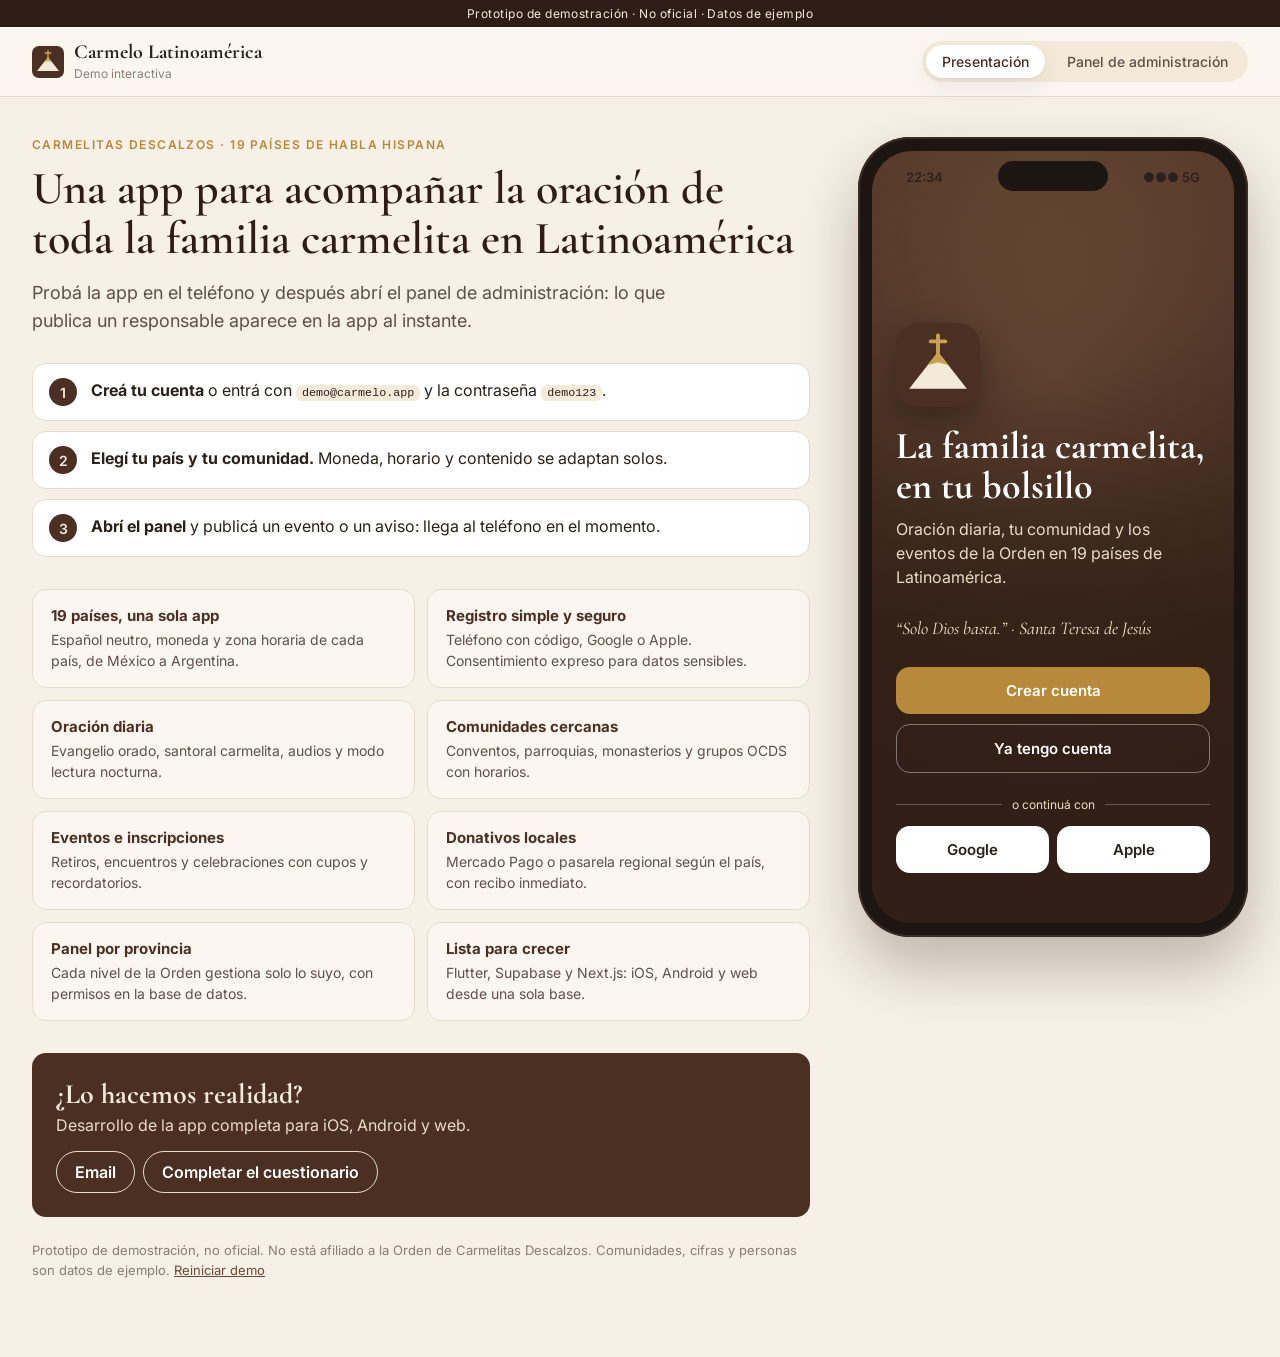
==== index.html @ 74584fdf "Demo interactiva de la app Carmelo Latinoamérica y cuestionario para el cliente Co-Authored-By: Clau" ====
<!doctype html>
<html lang="es">
<head>
  <meta charset="utf-8">
  <meta name="viewport" content="width=device-width, initial-scale=1, viewport-fit=cut">
  <title>Carmelo Latinoamérica · Demo</title>
  <meta name="description" content="Prototipo interactivo de una app para la familia carmelita en Latinoamérica: registro, oración diaria, comunidades, eventos, donativos y panel de administración.">
  <meta name="theme-color" content="#4a2f22">
  <link rel="icon" href="assets/icon.svg" type="image/svg+xml">
  <link rel="preconnect" href="https://fonts.googleapis.com">
  <link rel="preconnect" href="https://fonts.gstatic.com" crossorigin>
  <link href="https://fonts.googleapis.com/css2?family=Cormorant+Garamond:wght@500;600;700&family=Inter:wght@400;500;600;700&display=swap" rel="stylesheet">
  <link rel="stylesheet" href="styles.css">
</head>
<body>
  <div class="ribbon" role="note">Prototipo de demostración · No oficial · Datos de ejemplo</div>

  <header class="topbar">
    <div class="brand">
      <img src="assets/icon.svg" alt="" width="32" height="32">
      <div>
        <strong>Carmelo Latinoamérica</strong>
        <span>Demo interactiva</span>
      </div>
    </div>
    <nav class="views" aria-label="Vistas de la demo">
      <button class="view-btn active" data-view="pitch">Presentación</button>
      <button class="view-btn" data-view="admin">Panel<span class="long"> de administración</span></button>
      <button class="view-btn only-mobile" data-view="app">Ver app</button>
    </nav>
  </header>

  <main class="stage">
    <!-- Presentación -->
    <section class="side" id="side-pitch" aria-label="Presentación">
      <p class="eyebrow">Carmelitas Descalzos · 19 países de habla hispana</p>
      <h1>Una app para acompañar la oración de toda la familia carmelita en Latinoamérica</h1>
      <p class="lead">Probá la app en el teléfono y después abrí el panel de administración: lo que publica un responsable aparece en la app al instante.</p>

      <ol class="try">
        <li><span>1</span><div><strong>Creá tu cuenta</strong> o entrá con <code>demo@carmelo.app</code> y la contraseña <code>demo123</code>.</div></li>
        <li><span>2</span><div><strong>Elegí tu país y tu comunidad.</strong> Moneda, horario y contenido se adaptan solos.</div></li>
        <li><span>3</span><div><strong>Abrí el panel</strong> y publicá un evento o un aviso: llega al teléfono en el momento.</div></li>
      </ol>

      <div class="features">
        <article><h3>19 países, una sola app</h3><p>Español neutro, moneda y zona horaria de cada país, de México a Argentina.</p></article>
        <article><h3>Registro simple y seguro</h3><p>Teléfono con código, Google o Apple. Consentimiento expreso para datos sensibles.</p></article>
        <article><h3>Oración diaria</h3><p>Evangelio orado, santoral carmelita, audios y modo lectura nocturna.</p></article>
        <article><h3>Comunidades cercanas</h3><p>Conventos, parroquias, monasterios y grupos OCDS con horarios.</p></article>
        <article><h3>Eventos e inscripciones</h3><p>Retiros, encuentros y celebraciones con cupos y recordatorios.</p></article>
        <article><h3>Donativos locales</h3><p>Mercado Pago o pasarela regional según el país, con recibo inmediato.</p></article>
        <article><h3>Panel por provincia</h3><p>Cada nivel de la Orden gestiona solo lo suyo, con permisos en la base de datos.</p></article>
        <article><h3>Lista para crecer</h3><p>Flutter, Supabase y Next.js: iOS, Android y web desde una sola base.</p></article>
      </div>

      <div class="cta" id="cta" hidden>
        <div>
          <h2>¿Lo hacemos realidad?</h2>
          <p id="cta-name"></p>
        </div>
        <div class="cta-actions" id="cta-actions"></div>
      </div>

      <p class="fineprint">Prototipo de demostración, no oficial. No está afiliado a la Orden de Carmelitas Descalzos. Comunidades, cifras y personas son datos de ejemplo. <button class="link" data-action="reset-demo">Reiniciar demo</button></p>
    </section>

    <!-- Panel de administración -->
    <section class="side" id="side-admin" aria-label="Panel de administración" hidden></section>

    <!-- Teléfono -->
    <div class="phone-wrap" id="phone-wrap">
      <div class="phone">
        <div class="phone-notch" aria-hidden="true"></div>
        <div class="screen" id="screen" aria-live="polite"></div>
        <div class="push" id="push" role="status" hidden></div>
        <div class="toast" id="toast" role="status" hidden></div>
      </div>
    </div>
  </main>

  <script src="config.js"></script>
  <script src="data.js"></script>
  <script src="app.js"></script>
</body>
</html>
---- styles.css ----
:root {
  --brown-900: #2e1d15;
  --brown-800: #4a2f22;
  --brown-600: #6e4a36;
  --brown-400: #a07d66;
  --cream-50: #fbf7f0;
  --cream-100: #f4ead9;
  --cream-200: #e9dcc5;
  --gold: #b8893b;
  --gold-soft: #f3e6c8;
  --ink: #2a211c;
  --ink-2: #5d5049;
  --ink-3: #8a7d75;
  --line: #e6dccd;
  --surface: #ffffff;
  --page: #f6f0e6;
  --good: #2f7a4b;
  --good-soft: #e3f1e7;
  --warn: #9a6a12;
  --warn-soft: #f8edd3;
  --bad: #a3392f;
  --radius: 14px;
  --shadow: 0 1px 2px rgba(46, 29, 21, .06), 0 8px 24px rgba(46, 29, 21, .08);
  --serif: 'Cormorant Garamond', Georgia, serif;
  --sans: 'Inter', system-ui, -apple-system, 'Segoe UI', sans-serif;
}

* { box-sizing: border-box; }
html, body { margin: 0; }
body {
  font-family: var(--sans);
  color: var(--ink);
  background: var(--page);
  -webkit-font-smoothing: antialiased;
}
button, input, select, textarea { font: inherit; color: inherit; }
button { cursor: pointer; }
code { background: var(--cream-100); padding: 1px 6px; border-radius: 6px; font-size: .9em; }
[hidden] { display: none !important; }

/* ---------- Página ---------- */
.ribbon {
  background: var(--brown-900);
  color: var(--cream-100);
  text-align: center;
  font-size: 12px;
  letter-spacing: .04em;
  padding: 6px 16px;
}
.topbar {
  display: flex; align-items: center; justify-content: space-between; gap: 16px;
  padding: 14px 32px;
  background: var(--cream-50);
  border-bottom: 1px solid var(--line);
  position: sticky; top: 0; z-index: 20;
}
.brand { display: flex; align-items: center; gap: 10px; }
.brand strong { display: block; font-family: var(--serif); font-size: 20px; line-height: 1; }
.brand span { font-size: 12px; color: var(--ink-3); }
.views { display: flex; gap: 6px; background: var(--cream-100); padding: 4px; border-radius: 999px; }
.view-btn {
  border: 0; background: transparent; padding: 8px 16px; border-radius: 999px;
  font-size: 14px; font-weight: 500; color: var(--ink-2);
}
.view-btn.active { background: var(--surface); color: var(--brown-800); box-shadow: var(--shadow); }
.only-mobile { display: none; }

.stage {
  max-width: 1280px; margin: 0 auto; padding: 40px 32px 64px;
  display: grid; grid-template-columns: minmax(0, 1fr) 390px; gap: 48px; align-items: start;
}
.side { min-width: 0; }
.eyebrow { text-transform: uppercase; letter-spacing: .12em; font-size: 12px; color: var(--gold); font-weight: 600; margin: 0 0 12px; }
h1 { font-family: var(--serif); font-weight: 600; font-size: 46px; line-height: 1.08; margin: 0 0 16px; color: var(--brown-900); }
.lead { font-size: 18px; line-height: 1.55; color: var(--ink-2); margin: 0 0 28px; max-width: 640px; }

.try { list-style: none; padding: 0; margin: 0 0 32px; display: grid; gap: 10px; }
.try li { display: flex; gap: 14px; align-items: flex-start; background: var(--surface); border: 1px solid var(--line); border-radius: var(--radius); padding: 14px 16px; line-height: 1.5; }
.try li > span {
  flex: none; width: 28px; height: 28px; border-radius: 50%; display: grid; place-items: center;
  background: var(--brown-800); color: var(--cream-100); font-weight: 600; font-size: 14px;
}

.features { display: grid; grid-template-columns: repeat(2, minmax(0, 1fr)); gap: 12px; margin-bottom: 32px; }
.features article { background: var(--cream-50); border: 1px solid var(--line); border-radius: var(--radius); padding: 16px 18px; }
.features h3 { margin: 0 0 4px; font-size: 15px; color: var(--brown-800); }
.features p { margin: 0; font-size: 14px; line-height: 1.5; color: var(--ink-2); }

.cta {
  display: flex; align-items: center; justify-content: space-between; gap: 16px; flex-wrap: wrap;
  background: var(--brown-800); color: var(--cream-100); border-radius: var(--radius); padding: 24px; margin-bottom: 24px;
}
.cta h2 { font-family: var(--serif); font-size: 28px; margin: 0 0 4px; }
.cta p { margin: 0; color: var(--cream-200); }
.cta-actions { display: flex; gap: 8px; flex-wrap: wrap; }
.cta-actions a { background: var(--gold); color: #fff; text-decoration: none; padding: 10px 18px; border-radius: 999px; font-weight: 600; }
.cta-actions a.ghost { background: transparent; border: 1px solid var(--cream-200); }

.fineprint { font-size: 13px; color: var(--ink-3); line-height: 1.5; }
.link { background: none; border: 0; padding: 0; color: var(--brown-600); text-decoration: underline; font-size: inherit; }

/* ---------- Teléfono ---------- */
.phone-wrap { position: sticky; top: 96px; }
.phone {
  position: relative; width: 390px; height: 800px; border-radius: 52px; padding: 14px;
  background: #1c1512; box-shadow: 0 30px 60px rgba(46, 29, 21, .28), inset 0 0 0 2px #3a2c25;
}
.phone-notch { position: absolute; top: 24px; left: 50%; transform: translateX(-50%); width: 110px; height: 30px; background: #1c1512; border-radius: 20px; z-index: 5; }
.screen {
  position: relative; width: 100%; height: 100%; border-radius: 40px; overflow: hidden;
  background: var(--cream-50); display: flex; flex-direction: column;
}

/* Notificación push y toast dentro del teléfono */
.push {
  position: absolute; top: 60px; left: 26px; right: 26px; z-index: 30;
  background: rgba(255, 255, 255, .97); border-radius: 18px; padding: 12px 14px; box-shadow: 0 10px 30px rgba(0, 0, 0, .18);
  display: flex; gap: 10px; animation: drop .35s ease-out;
}
.push img { width: 36px; height: 36px; border-radius: 9px; flex: none; }
.push strong { display: block; font-size: 14px; }
.push p { margin: 2px 0 0; font-size: 13px; color: var(--ink-2); line-height: 1.35; }
.push small { color: var(--ink-3); font-size: 11px; }
.toast {
  position: absolute; bottom: 104px; left: 50%; transform: translateX(-50%); z-index: 30;
  background: var(--brown-900); color: var(--cream-100); padding: 10px 16px; border-radius: 12px;
  font-size: 13px; width: max-content; max-width: 300px; text-align: center; animation: fade .25s ease-out;
}
@keyframes drop { from { transform: translateY(-20px); opacity: 0; } to { transform: none; opacity: 1; } }
@keyframes fade { from { opacity: 0; } to { opacity: 1; } }

/* ---------- App ---------- */
.app-scroll { flex: 1; overflow-y: auto; padding: 56px 20px 24px; }
.app-scroll.with-tabs { padding-bottom: 96px; }
.statusbar { position: absolute; top: 18px; left: 34px; right: 34px; display: flex; justify-content: space-between; font-size: 13px; font-weight: 600; z-index: 4; color: var(--ink); }

.welcome { height: 100%; display: flex; flex-direction: column; justify-content: flex-end; padding: 0 24px 40px; color: var(--cream-100);
  background: linear-gradient(180deg, rgba(46, 29, 21, .1) 0%, rgba(46, 29, 21, .88) 60%), radial-gradient(circle at 50% 30%, #8a6249 0%, #4a2f22 70%);
}
.welcome .mark { width: 84px; height: 84px; margin-bottom: 20px; border-radius: 22px; box-shadow: 0 10px 30px rgba(0, 0, 0, .3); }
.welcome h2 { font-family: var(--serif); font-size: 38px; line-height: 1.05; margin: 0 0 10px; color: #fff; }
.welcome p { margin: 0 0 28px; color: var(--cream-200); line-height: 1.5; }
.welcome .quote-mini { font-family: var(--serif); font-style: italic; font-size: 18px; color: var(--gold-soft); margin-bottom: 28px; }

.btn {
  display: flex; align-items: center; justify-content: center; gap: 8px; width: 100%;
  border: 0; border-radius: 14px; padding: 14px 16px; font-weight: 600; font-size: 15px; margin-bottom: 10px;
}
.btn-primary { background: var(--brown-800); color: #fff; }
.btn-gold { background: var(--gold); color: #fff; }
.btn-light { background: #fff; color: var(--ink); }
.btn-outline { background: transparent; border: 1px solid var(--line); color: var(--ink); }
.welcome .btn-outline { border-color: rgba(255, 255, 255, .4); color: #fff; }
.btn-small { width: auto; padding: 8px 14px; font-size: 13px; border-radius: 10px; margin: 0; }
.btn:disabled { opacity: .55; cursor: default; }
.divider { display: flex; align-items: center; gap: 10px; color: var(--ink-3); font-size: 12px; margin: 14px 0; }
.divider::before, .divider::after { content: ''; flex: 1; height: 1px; background: var(--line); }
.welcome .divider { color: var(--cream-200); }
.welcome .divider::before, .welcome .divider::after { background: rgba(255, 255, 255, .25); }

.back { background: none; border: 0; padding: 0; margin-bottom: 16px; color: var(--brown-600); font-weight: 500; font-size: 14px; }
.screen-title { font-family: var(--serif); font-size: 32px; line-height: 1.1; margin: 0 0 6px; color: var(--brown-900); }
.screen-sub { margin: 0 0 22px; color: var(--ink-2); font-size: 14px; line-height: 1.5; }

.field { margin-bottom: 14px; }
.field label { display: block; font-size: 13px; font-weight: 600; margin-bottom: 6px; color: var(--ink-2); }
.input, select.input {
  width: 100%; padding: 12px 14px; border-radius: 12px; border: 1px solid var(--line); background: #fff; font-size: 15px;
}
.input:focus { outline: 2px solid var(--gold); outline-offset: 1px; border-color: transparent; }
.phone-input { display: flex; gap: 8px; }
.phone-input .dial { flex: none; padding: 12px; border-radius: 12px; border: 1px solid var(--line); background: var(--cream-100); font-size: 15px; }
.error { color: var(--bad); font-size: 12px; margin-top: 4px; }
.check { display: flex; gap: 10px; align-items: flex-start; font-size: 13px; line-height: 1.45; color: var(--ink-2); margin: 6px 0 18px; }
.check input { margin-top: 3px; accent-color: var(--brown-800); width: 16px; height: 16px; flex: none; }
.hint { background: var(--gold-soft); border-radius: 12px; padding: 10px 12px; font-size: 13px; line-height: 1.45; margin-bottom: 16px; color: var(--ink); }

.otp { letter-spacing: 14px; text-align: center; font-size: 26px; font-weight: 600; }

/* Tarjetas */
.card { background: var(--surface); border: 1px solid var(--line); border-radius: 18px; padding: 16px; margin-bottom: 12px; }
.card h3 { margin: 0 0 6px; font-size: 16px; }
.card p { margin: 0; font-size: 14px; line-height: 1.5; color: var(--ink-2); }
.card-label { font-size: 11px; text-transform: uppercase; letter-spacing: .1em; color: var(--gold); font-weight: 700; margin-bottom: 6px; }
.card-hero { background: var(--brown-800); color: var(--cream-100); border: 0; }
.card-hero h3 { font-family: var(--serif); font-size: 24px; color: #fff; }
.card-hero p { color: var(--cream-200); }
.card-hero .card-label { color: var(--gold-soft); }
.card-quote p { font-family: var(--serif); font-size: 19px; font-style: italic; color: var(--ink); line-height: 1.4; }
.card-quote small { display: block; margin-top: 8px; color: var(--ink-3); font-size: 12px; }
.card-row { display: flex; align-items: center; justify-content: space-between; gap: 10px; margin-top: 12px; }

.hello { font-family: var(--serif); font-size: 30px; margin: 0; color: var(--brown-900); }
.hello-sub { color: var(--ink-3); font-size: 13px; margin: 2px 0 18px; }
.hello-sub::first-letter { text-transform: uppercase; }

.chips { display: flex; gap: 6px; overflow-x: auto; padding-bottom: 4px; margin-bottom: 14px; scrollbar-width: none; }
.chip { flex: none; border: 1px solid var(--line); background: #fff; border-radius: 999px; padding: 6px 12px; font-size: 13px; }
.chip.active { background: var(--brown-800); border-color: var(--brown-800); color: #fff; }
.tag { display: inline-block; font-size: 11px; font-weight: 600; padding: 3px 8px; border-radius: 999px; background: var(--cream-100); color: var(--brown-600); }
.tag.good { background: var(--good-soft); color: var(--good); }
.tag.warn { background: var(--warn-soft); color: var(--warn); }
.meta { font-size: 12px; color: var(--ink-3); margin-top: 6px; }

.list-item { display: flex; gap: 12px; align-items: center; padding: 12px; border-radius: 14px; background: #fff; border: 1px solid var(--line); margin-bottom: 8px; width: 100%; text-align: left; }
.list-item.selected { border-color: var(--brown-800); box-shadow: 0 0 0 1px var(--brown-800); }
.list-item .ico { flex: none; width: 40px; height: 40px; border-radius: 12px; background: var(--cream-100); display: grid; place-items: center; font-size: 18px; }
.list-item .grow { flex: 1; min-width: 0; }
.list-item strong { display: block; font-size: 14px; }
.list-item span { font-size: 12px; color: var(--ink-3); }
.play { flex: none; width: 38px; height: 38px; border-radius: 50%; border: 0; background: var(--brown-800); color: #fff; font-size: 14px; }

.date-badge { flex: none; width: 52px; text-align: center; border-radius: 12px; background: var(--cream-100); padding: 6px 0; }
.date-badge b { display: block; font-size: 20px; color: var(--brown-800); line-height: 1.1; }
.date-badge small { font-size: 11px; text-transform: uppercase; color: var(--ink-3); }

/* Barra de pestañas */
.tabs {
  position: absolute; left: 0; right: 0; bottom: 0; z-index: 10;
  display: grid; grid-template-columns: repeat(5, 1fr);
  background: rgba(251, 247, 240, .96); border-top: 1px solid var(--line); padding: 8px 8px 26px;
}
.tab { border: 0; background: none; display: flex; flex-direction: column; align-items: center; gap: 3px; font-size: 11px; color: var(--ink-3); padding: 4px 0; }
.tab svg { width: 22px; height: 22px; }
.tab.active { color: var(--brown-800); font-weight: 600; }

/* Reproductor */
.player {
  position: absolute; left: 12px; right: 12px; bottom: 92px; z-index: 11;
  background: var(--brown-900); color: var(--cream-100); border-radius: 16px; padding: 10px 12px;
  display: flex; align-items: center; gap: 10px;
}
.player .grow { flex: 1; min-width: 0; }
.player strong { font-size: 13px; display: block; white-space: nowrap; overflow: hidden; text-overflow: ellipsis; }
.progress { height: 4px; background: rgba(255, 255, 255, .2); border-radius: 4px; margin-top: 6px; overflow: hidden; }
.progress i { display: block; height: 100%; background: var(--gold); width: 0; transition: width .5s linear; }
.player button { border: 0; background: var(--gold); color: #fff; width: 34px; height: 34px; border-radius: 50%; }

/* Lectura */
.reading-text { font-family: var(--serif); font-size: calc(21px * var(--fs, 1)); line-height: 1.5; color: var(--ink); }
.reading-prayer { font-size: calc(15px * var(--fs, 1)); line-height: 1.6; color: var(--ink-2); border-left: 3px solid var(--gold); padding-left: 12px; margin-top: 18px; }
.fs-controls { display: flex; gap: 6px; }
.fs-controls button { border: 1px solid var(--line); background: #fff; border-radius: 10px; width: 38px; height: 34px; font-weight: 600; }

/* Donativos */
.amounts { display: grid; grid-template-columns: repeat(2, 1fr); gap: 8px; margin-bottom: 14px; }
.amount { border: 1px solid var(--line); background: #fff; border-radius: 14px; padding: 14px 8px; font-weight: 600; font-size: 16px; }
.amount.active { border-color: var(--brown-800); background: var(--brown-800); color: #fff; }
.secure { display: flex; align-items: center; gap: 8px; font-size: 12px; color: var(--ink-3); justify-content: center; margin-top: 4px; }
.receipt { text-align: center; padding-top: 40px; }
.receipt .ok { width: 72px; height: 72px; border-radius: 50%; background: var(--good-soft); color: var(--good); display: grid; place-items: center; font-size: 34px; margin: 0 auto 16px; }
.receipt dl { text-align: left; background: #fff; border: 1px solid var(--line); border-radius: 16px; padding: 4px 16px; margin: 20px 0; }
.receipt dl div { display: flex; justify-content: space-between; padding: 10px 0; border-bottom: 1px solid var(--line); font-size: 14px; }
.receipt dl div:last-child { border-bottom: 0; }
.receipt dt { color: var(--ink-3); }
.receipt dd { margin: 0; font-weight: 600; }
.spinner { width: 42px; height: 42px; border-radius: 50%; border: 4px solid var(--cream-200); border-top-color: var(--brown-800); animation: spin .8s linear infinite; margin: 120px auto 16px; }
@keyframes spin { to { transform: rotate(360deg); } }

/* Perfil */
.avatar { width: 64px; height: 64px; border-radius: 50%; background: var(--brown-800); color: #fff; display: grid; place-items: center; font-size: 24px; font-weight: 600; margin-bottom: 10px; }
.setting { display: flex; justify-content: space-between; align-items: center; padding: 12px 0; border-bottom: 1px solid var(--line); font-size: 14px; gap: 12px; }
.setting:last-child { border-bottom: 0; }
.switch { position: relative; width: 44px; height: 26px; flex: none; }
.switch input { opacity: 0; width: 0; height: 0; }
.switch span { position: absolute; inset: 0; background: var(--cream-200); border-radius: 26px; transition: .2s; }
.switch span::before { content: ''; position: absolute; width: 20px; height: 20px; left: 3px; top: 3px; background: #fff; border-radius: 50%; transition: .2s; box-shadow: 0 1px 3px rgba(0, 0, 0, .2); }
.switch input:checked + span { background: var(--brown-800); }
.switch input:checked + span::before { transform: translateX(18px); }
.danger { color: var(--bad); }

/* Modo nocturno de la app */
.screen.night { background: #1d1714; color: #eadfce; }
.screen.night .app-scroll, .screen.night .tabs { color: #eadfce; }
.screen.night .tabs { background: rgba(29, 23, 20, .96); border-color: #3a2f29; }
.screen.night .card, .screen.night .list-item, .screen.night .input, .screen.night .amount, .screen.night .chip, .screen.night .receipt dl, .screen.night .fs-controls button { background: #2a221e; border-color: #3a2f29; color: #eadfce; }
.screen.night .card p, .screen.night .screen-sub, .screen.night .reading-prayer { color: #c7b9a8; }
.screen.night .hello, .screen.night .screen-title, .screen.night .reading-text, .screen.night .card-quote p { color: #f4ead9; }
.screen.night .statusbar { color: #eadfce; }
.screen.night .chip.active, .screen.night .amount.active { background: var(--gold); border-color: var(--gold); }
.screen.night .tab.active { color: var(--gold); }

/* ---------- Panel de administración ---------- */
.admin-head { display: flex; justify-content: space-between; align-items: flex-end; gap: 16px; flex-wrap: wrap; margin-bottom: 20px; }
.admin-head h1 { font-size: 36px; margin: 0; }
.admin-head p { margin: 4px 0 0; color: var(--ink-2); }
.scope { display: flex; gap: 8px; align-items: center; font-size: 13px; color: var(--ink-2); }
.scope select { padding: 8px 12px; border-radius: 10px; border: 1px solid var(--line); background: #fff; }
.kpis { display: grid; grid-template-columns: repeat(4, minmax(0, 1fr)); gap: 12px; margin-bottom: 16px; }
.kpi { background: var(--surface); border: 1px solid var(--line); border-radius: var(--radius); padding: 14px 16px; }
.kpi span { font-size: 12px; color: var(--ink-3); }
.kpi b { display: block; font-size: 26px; margin-top: 4px; color: var(--brown-900); font-variant-numeric: tabular-nums; }
.kpi small { font-size: 12px; color: var(--good); }
.panel-grid { display: grid; grid-template-columns: minmax(0, 1fr) minmax(0, 1fr); gap: 16px; }
.panel { background: var(--surface); border: 1px solid var(--line); border-radius: var(--radius); padding: 18px; min-width: 0; }
.panel h2 { font-size: 16px; margin: 0 0 4px; }
.panel .sub { font-size: 13px; color: var(--ink-3); margin: 0 0 14px; }
.panel.span-2 { grid-column: span 2; }

.bars { display: grid; gap: 8px; }
.bar-row { display: grid; grid-template-columns: 130px minmax(0, 1fr) 44px; gap: 10px; align-items: center; font-size: 13px; position: relative; }
.bar-row .name { color: var(--ink-2); white-space: nowrap; overflow: hidden; text-overflow: ellipsis; }
.bar-track { height: 18px; }
.bar { height: 100%; background: var(--brown-600); border-radius: 0 4px 4px 0; min-width: 2px; transition: width .4s ease; }
.bar-row .val { text-align: right; font-variant-numeric: tabular-nums; color: var(--ink); font-weight: 500; }
.bar-row:hover .bar, .bar-row:focus-visible .bar { background: var(--brown-800); }
.bar-tip {
  position: absolute; left: 140px; top: -34px; background: var(--brown-900); color: #fff; font-size: 12px; padding: 6px 10px; border-radius: 8px;
  pointer-events: none; opacity: 0; transition: opacity .15s; white-space: nowrap; z-index: 2;
}
.bar-row:hover .bar-tip, .bar-row:focus-visible .bar-tip { opacity: 1; }
.bar-row:focus-visible { outline: 2px solid var(--gold); outline-offset: 2px; border-radius: 6px; }

.approval { display: flex; align-items: center; gap: 10px; padding: 10px 0; border-bottom: 1px solid var(--line); }
.approval:last-child { border-bottom: 0; }
.approval .grow { flex: 1; min-width: 0; }
.approval strong { font-size: 14px; display: block; }
.approval span { font-size: 12px; color: var(--ink-3); }
.approval .new { background: var(--gold-soft); border-radius: 10px; padding: 10px; margin: 0 -10px; }
.empty { font-size: 13px; color: var(--ink-3); padding: 12px 0; }

.form-grid { display: grid; grid-template-columns: 1fr 1fr; gap: 10px; }
.form-grid .full { grid-column: span 2; }
.panel .field { margin-bottom: 0; }
.panel .input { padding: 10px 12px; font-size: 14px; }
.panel textarea.input { resize: vertical; min-height: 64px; }
.panel .btn { margin: 12px 0 0; }

.log { list-style: none; margin: 0; padding: 0; font-size: 13px; }
.log li { display: flex; gap: 10px; padding: 8px 0; border-bottom: 1px solid var(--line); color: var(--ink-2); }
.log li:last-child { border-bottom: 0; }
.log time { flex: none; color: var(--ink-3); font-variant-numeric: tabular-nums; width: 44px; }

/* ---------- Responsive ---------- */
@media (max-width: 1100px) {
  .stage { grid-template-columns: minmax(0, 1fr) 360px; gap: 28px; padding: 28px 20px 48px; }
  .phone { width: 360px; height: 740px; }
  .kpis { grid-template-columns: repeat(2, minmax(0, 1fr)); }
  .panel-grid { grid-template-columns: minmax(0, 1fr); }
  .panel.span-2 { grid-column: auto; }
}
@media (max-width: 860px) {
  .topbar { padding: 10px 16px; flex-wrap: wrap; }
  .brand span { display: none; }
  .views { width: 100%; }
  .view-btn { flex: 1; padding: 8px 6px; font-size: 13px; }
  .only-mobile { display: block; }
  .long { display: none; }
  .stage { display: block; padding: 20px 16px 40px; }
  h1 { font-size: 34px; }
  .features { grid-template-columns: minmax(0, 1fr); }
  .phone-wrap { position: static; display: none; }
  body.show-app .phone-wrap { display: block; }
  body.show-app .side { display: none; }
  .phone { width: 100%; max-width: 420px; height: calc(100dvh - 150px); min-height: 600px; margin: 0 auto; padding: 0; border-radius: 28px; background: none; box-shadow: var(--shadow); }
  .screen { border-radius: 28px; }
  .phone-notch { display: none; }
  .push { top: 16px; left: 12px; right: 12px; }
  .bar-row { grid-template-columns: 96px minmax(0, 1fr) 40px; }
  .bar-tip { left: 100px; }
  .form-grid { grid-template-columns: 1fr; }
  .form-grid .full { grid-column: auto; }
}
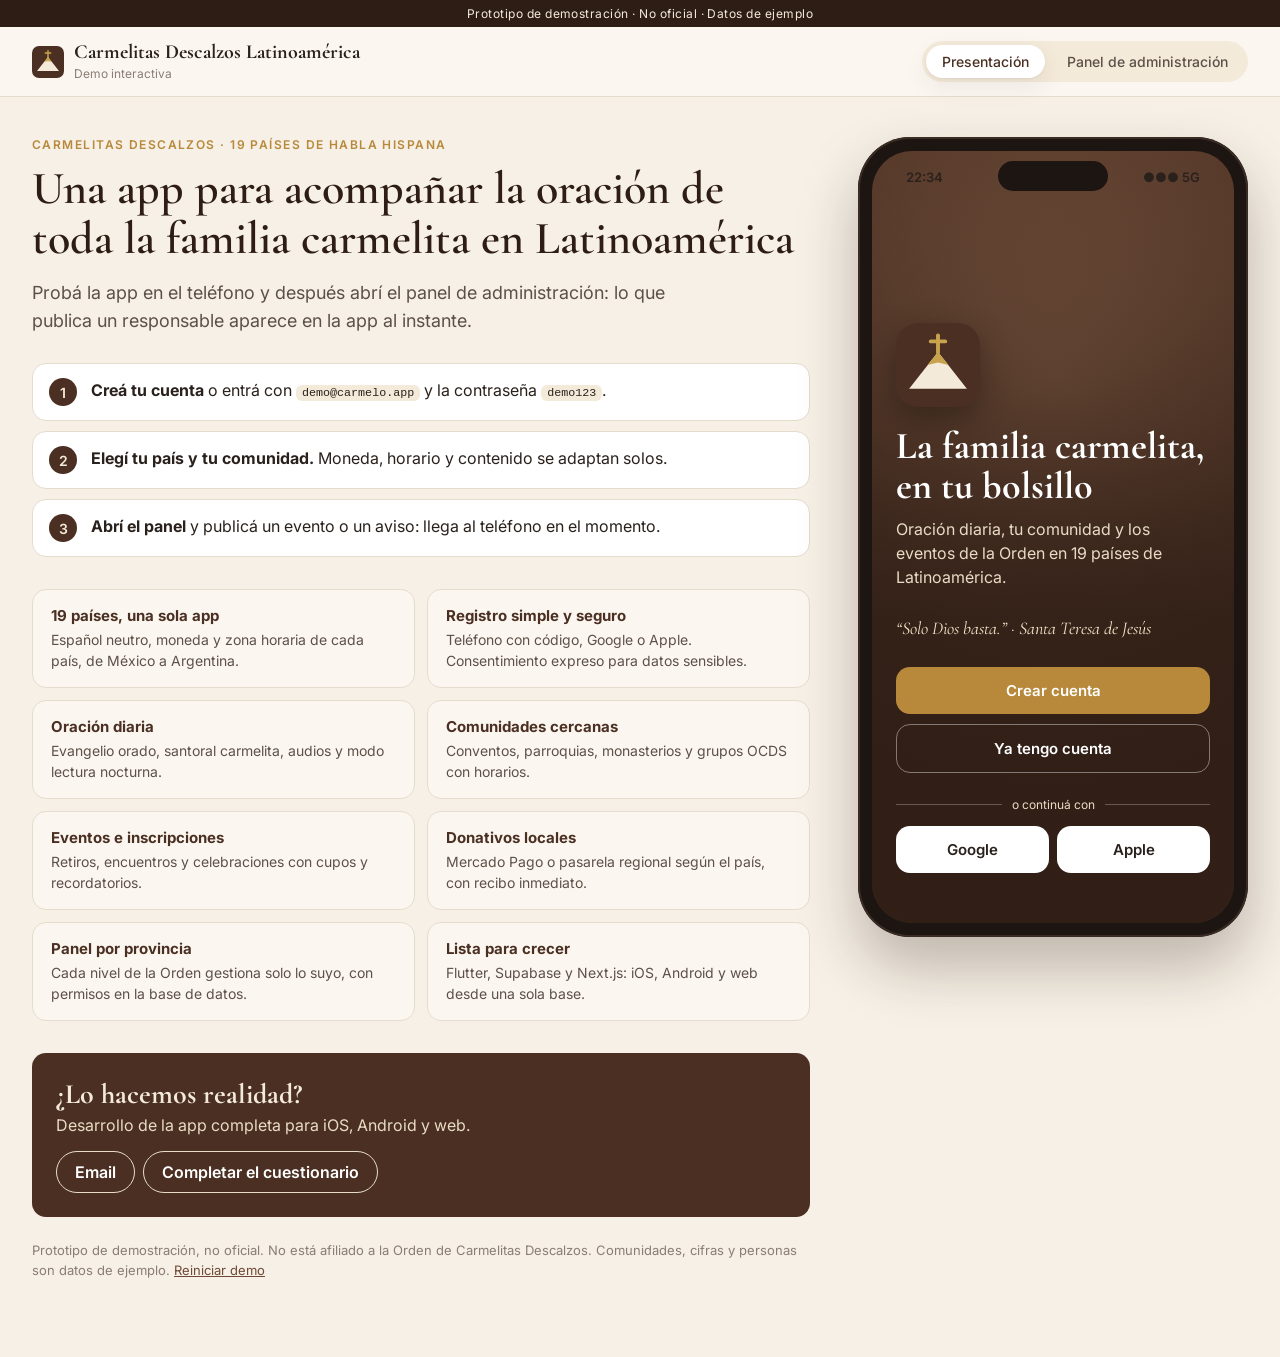
==== commit ccf38992: "Cambiar el nombre a Carmelitas Descalzos Latinoamérica Co-Authored-By: Claude Opus 5.5 <noreply@anth" ====
--- a/index.html
+++ b/index.html
@@ -3,7 +3,7 @@
 <head>
   <meta charset="utf-8">
   <meta name="viewport" content="width=device-width, initial-scale=1, viewport-fit=cut">
-  <title>Carmelo Latinoamérica · Demo</title>
+  <title>Carmelitas Descalzos Latinoamérica · Demo</title>
   <meta name="description" content="Prototipo interactivo de una app para la familia carmelita en Latinoamérica: registro, oración diaria, comunidades, eventos, donativos y panel de administración.">
   <meta name="theme-color" content="#4a2f22">
   <link rel="icon" href="assets/icon.svg" type="image/svg+xml">
@@ -19,7 +19,7 @@
     <div class="brand">
       <img src="assets/icon.svg" alt="" width="32" height="32">
       <div>
-        <strong>Carmelo Latinoamérica</strong>
+        <strong>Carmelitas Descalzos Latinoamérica</strong>
         <span>Demo interactiva</span>
       </div>
     </div>
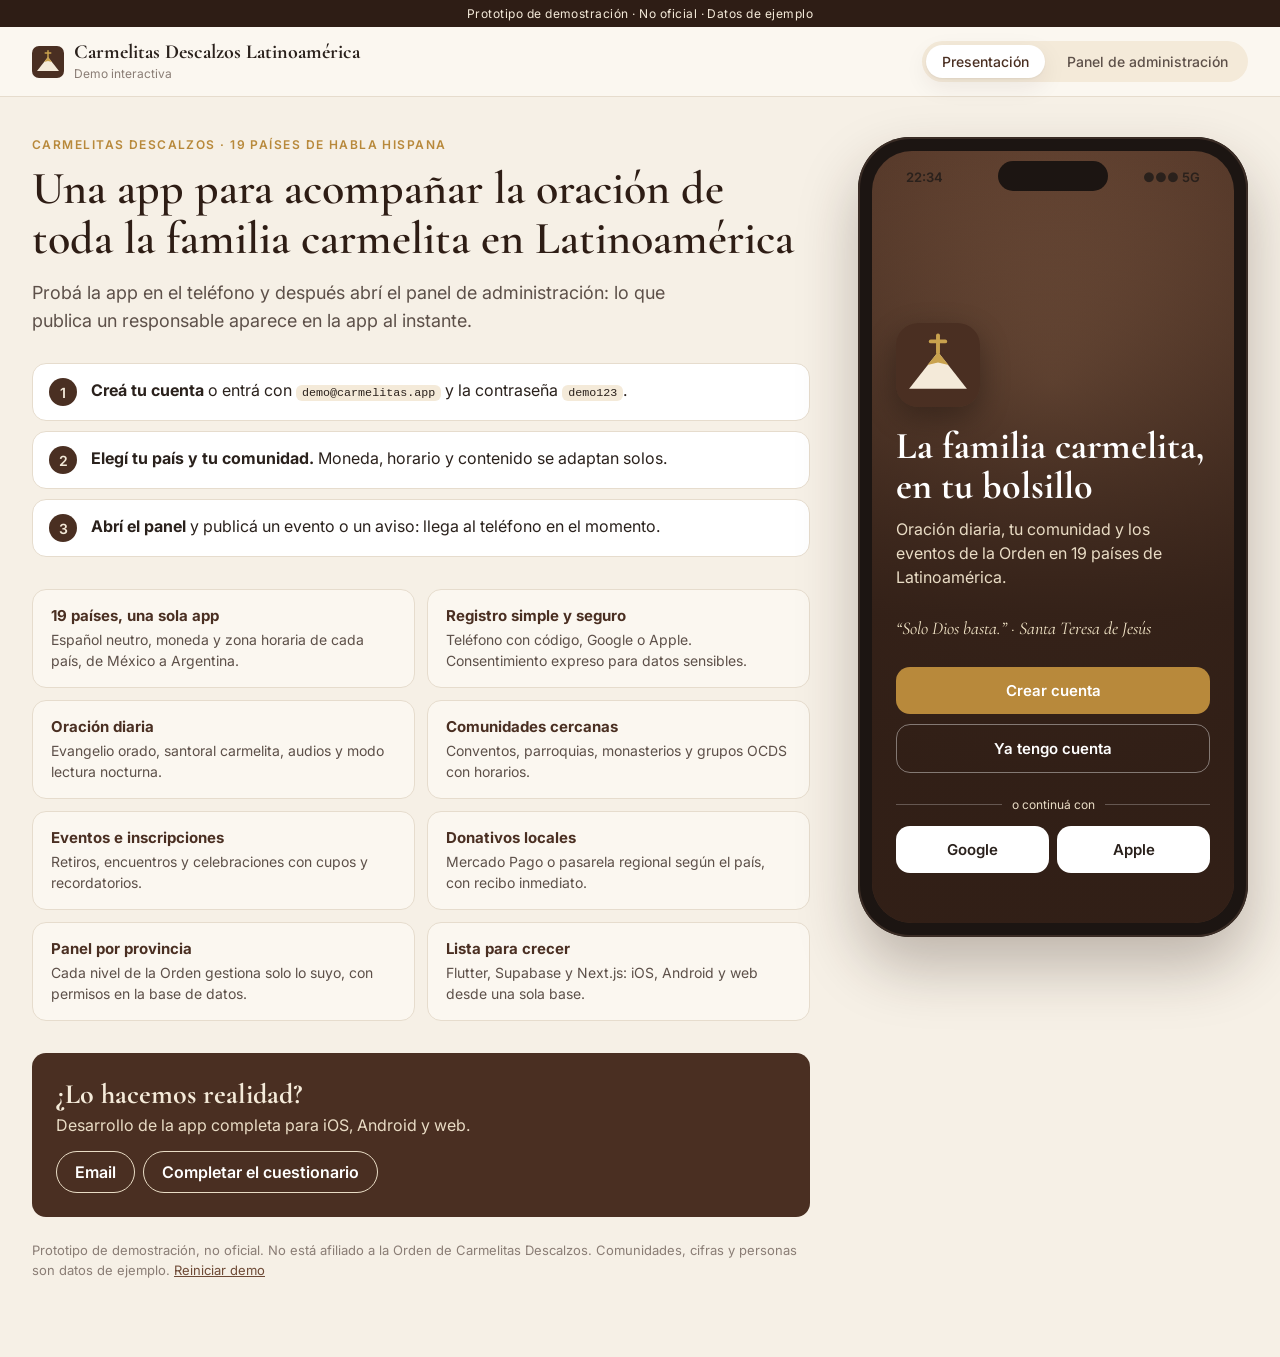
==== commit 15c73b2d: "Actualizar cuenta de prueba e identificadores al nuevo nombre Co-Authored-By: Claude Opus 5.5 <norep" ====
--- a/index.html
+++ b/index.html
@@ -38,7 +38,7 @@
       <p class="lead">Probá la app en el teléfono y después abrí el panel de administración: lo que publica un responsable aparece en la app al instante.</p>
 
       <ol class="try">
-        <li><span>1</span><div><strong>Creá tu cuenta</strong> o entrá con <code>demo@carmelo.app</code> y la contraseña <code>demo123</code>.</div></li>
+        <li><span>1</span><div><strong>Creá tu cuenta</strong> o entrá con <code>demo@carmelitas.app</code> y la contraseña <code>demo123</code>.</div></li>
         <li><span>2</span><div><strong>Elegí tu país y tu comunidad.</strong> Moneda, horario y contenido se adaptan solos.</div></li>
         <li><span>3</span><div><strong>Abrí el panel</strong> y publicá un evento o un aviso: llega al teléfono en el momento.</div></li>
       </ol>
